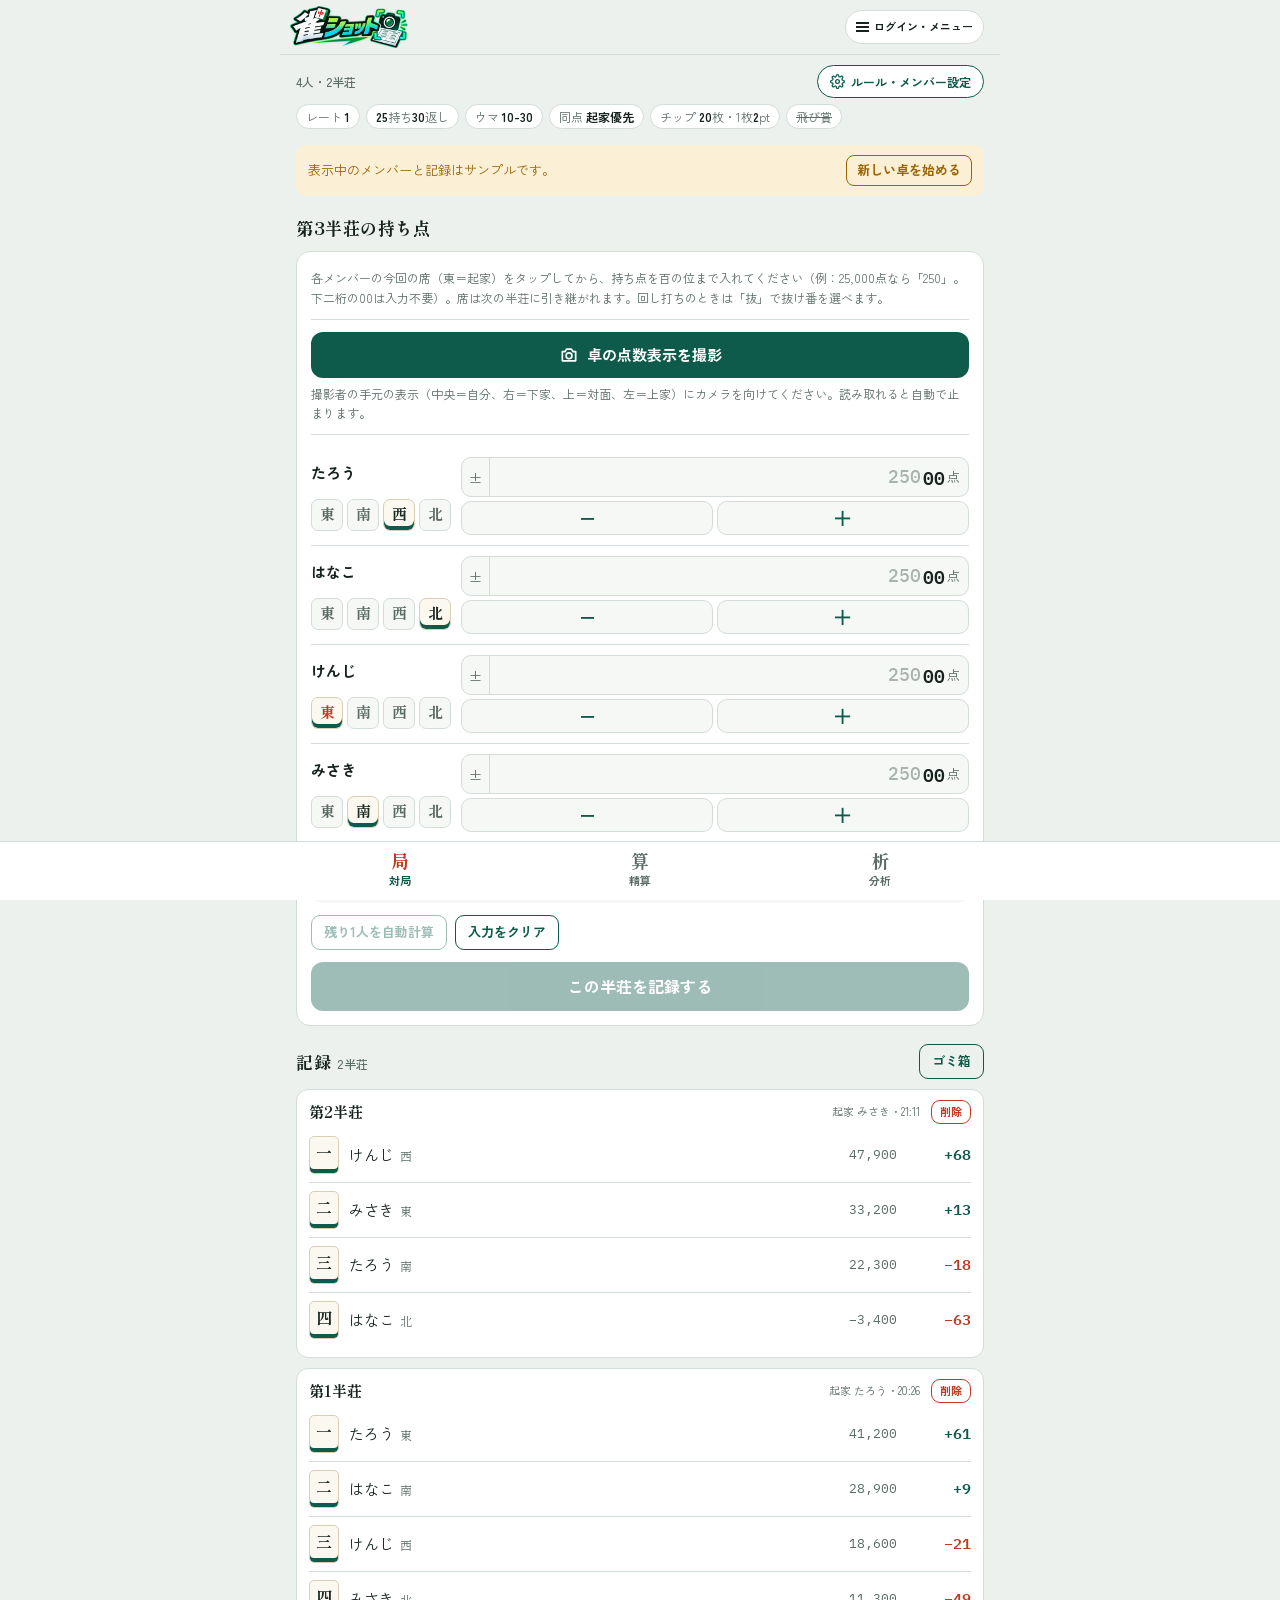
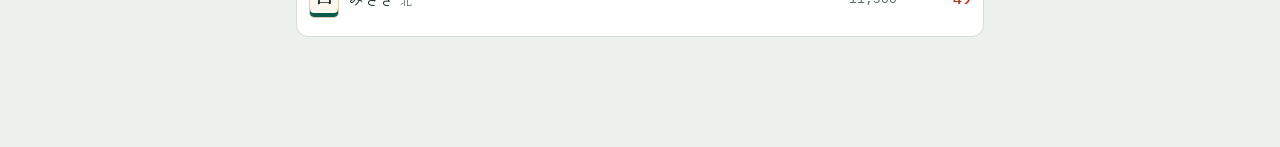
==== index.html @ a65998bf "三麻の撮影読み取り：北の空席を考えて、表示の位置と人の対応を撮影者の席ごとに決めるように修正 Co-Authored-By: Claude Opus 5.5 <noreply@anthropic.co" ====
<!doctype html>
<html lang="ja">
<head>
<meta charset="utf-8">
<meta name="viewport" content="width=device-width,initial-scale=1,viewport-fit=cover">
<meta name="theme-color" content="#0E5A4B">
<meta name="color-scheme" content="only light">
<meta name="apple-mobile-web-app-capable" content="yes">
<meta name="mobile-web-app-capable" content="yes">
<meta name="apple-mobile-web-app-title" content="雀ショット">
<link rel="manifest" href="manifest.webmanifest">
<link rel="icon" href="favicon-32.png" sizes="32x32">
<link rel="icon" href="icon-192.png" sizes="192x192">
<link rel="apple-touch-icon" href="apple-touch-icon.png">
<title>雀ショット</title>
<link rel="preconnect" href="https://fonts.googleapis.com">
<link rel="preconnect" href="https://fonts.gstatic.com" crossorigin>
<link rel="stylesheet" href="https://fonts.googleapis.com/css2?family=Shippori+Mincho+B1:wght@600;800&family=Zen+Kaku+Gothic+New:wght@400;500;700&family=IBM+Plex+Mono:wght@500;600&display=swap">
<script src="move.js?v=60"></script>
<link rel="stylesheet" href="style.css?v=60">
</head>
<body>
<div class="wrap">
  <header class="top">
    <h1 class="logo"><img src="logo.webp" width="404" height="144" alt="雀ショット"></h1>
    <div class="hbtns ro-hide">
      <button type="button" class="hbtn" id="menuBtn" aria-label="メニュー" aria-haspopup="dialog" aria-controls="menu"><span class="bars" aria-hidden="true"></span><span class="mtx" id="menuLbl">メニュー</span></button>
    </div>
  </header>
  <div class="meta"><div class="metarow"><span id="modeLbl"></span><button type="button" class="setbtn ro-hide" id="settingsBtn" aria-haspopup="dialog" aria-controls="settingsDlg"><svg viewBox="0 0 24 24" fill="none" stroke="currentColor" stroke-width="2" stroke-linecap="round" stroke-linejoin="round" aria-hidden="true"><circle cx="12" cy="12" r="3"/><path d="M19.4 15a1.7 1.7 0 0 0 .3 1.8l.1.1a2 2 0 1 1-2.8 2.8l-.1-.1a1.7 1.7 0 0 0-1.8-.3 1.7 1.7 0 0 0-1 1.5V21a2 2 0 1 1-4 0v-.1a1.7 1.7 0 0 0-1.1-1.5 1.7 1.7 0 0 0-1.8.3l-.1.1a2 2 0 1 1-2.8-2.8l.1-.1a1.7 1.7 0 0 0 .3-1.8 1.7 1.7 0 0 0-1.5-1H3a2 2 0 1 1 0-4h.1a1.7 1.7 0 0 0 1.5-1.1 1.7 1.7 0 0 0-.3-1.8l-.1-.1a2 2 0 1 1 2.8-2.8l.1.1a1.7 1.7 0 0 0 1.8.3H9a1.7 1.7 0 0 0 1-1.5V3a2 2 0 1 1 4 0v.1a1.7 1.7 0 0 0 1 1.5 1.7 1.7 0 0 0 1.8-.3l.1-.1a2 2 0 1 1 2.8 2.8l-.1.1a1.7 1.7 0 0 0-.3 1.8V9a1.7 1.7 0 0 0 1.5 1H21a2 2 0 1 1 0 4h-.1a1.7 1.7 0 0 0-1.5 1z"/></svg>ルール・メンバー設定</button></div><div class="chips" id="ruleChips"></div></div>
  <div id="cloudState" class="cloudbar" hidden></div>
  <div id="sampleBanner" class="banner" hidden>
    <span>表示中のメンバーと記録はサンプルです。</span>
    <button type="button" id="startFresh">新しい卓を始める</button>
  </div>

  <!-- 対局 -->
  <section class="view" id="v-game" hidden>
    <div class="sec ro-hide">
      <h2 id="nextTitle">半荘の結果を入力</h2>
      <div class="panel">
        <div class="row"><span class="hint">各メンバーの今回の席（東＝起家）をタップしてから、持ち点を百の位まで入れてください（例：25,000点なら「250」。下二桁の00は入力不要）。席は次の半荘に引き継がれます。回し打ちのときは「抜」で抜け番を選べます。</span></div>
        <div class="row">
          <div class="camrow">
            <button type="button" class="btn cam" id="camBtn"><svg viewBox="0 0 24 24" fill="none" stroke="currentColor" stroke-width="2" stroke-linecap="round" stroke-linejoin="round" aria-hidden="true"><path d="M4 8h3l2-3h6l2 3h3v11H4z"/><circle cx="12" cy="13" r="3.5"/></svg>卓の点数表示を撮影</button>
          </div>
          <input type="file" id="camIn" accept="image/*" capture="environment" hidden>
          <input type="file" id="pickIn" accept="image/*,video/*" hidden>
          <span class="hint">撮影者の手元の表示（中央＝自分、右＝下家、上＝対面、左＝上家）にカメラを向けてください。読み取れると自動で止まります。</span>
          <div id="scanBox" class="scan" hidden>
            <div><div class="lbl">撮影したのは誰？</div><div class="seg" id="segShooter" style="margin-top:6px"></div></div>
            <canvas id="scanCv" aria-label="読み取った写真"></canvas>
            <div id="scanRows"></div>
            <div class="check" id="scanCheck"></div>
            <div class="actions" style="margin-top:0"><button type="button" class="btn" id="scanApply" style="width:auto;flex:1">入力欄に反映</button><button type="button" class="btn ghost" id="scanCancel">やめる</button></div>
          </div>
          <div class="busy" id="scanBusy" hidden>読み取り中…</div>
        </div>
        <div class="row" style="gap:0" id="entryList"></div>
        <div class="tobi" id="tobiBox" hidden></div>
        <div class="check" id="sumCheck"></div>
        <div class="actions">
          <button type="button" class="btn ghost" id="autoFill">残り1人を自動計算</button>
          <button type="button" class="btn ghost" id="clearEntry">入力をクリア</button>
        </div>
        <div style="margin-top:12px"><button type="button" class="btn" id="saveGame" disabled>この半荘を記録する</button></div>
      </div>
    </div>
    <div class="sec">
      <div class="sechead"><h2>記録<span class="sub" id="gameCount"></span></h2><button type="button" class="btn ghost ro-hide" id="trashToggle">ゴミ箱</button></div>
      <div class="panel ro-hide" id="trashBox" hidden style="margin-bottom:10px"></div>
      <div id="gameList"></div>
    </div>
  </section>

  <!-- 精算 -->
  <section class="view" id="v-total" hidden>
    <div class="sec">
      <h2>精算</h2>
      <div class="big" id="yenCards"></div>
    </div>
    <div class="sec">
      <h2>チップ<span class="sub">終了時の枚数</span></h2>
      <div class="panel">
        <div class="grid4" id="chipFields"></div>
        <div class="check" id="chipCheck" style="margin-top:12px"></div>
        <div id="chipSaved" class="savestate" aria-live="polite"></div>
      </div>
    </div>
    <div class="sec">
      <h2>場代<span class="sub">精算の金額から差し引きます</span></h2>
      <div class="panel">
        <div class="row">
          <div class="grid2"><div><div class="mini">場代の合計</div><label class="field"><input id="inFee" inputmode="numeric" placeholder="0" aria-label="場代の合計"><span class="unit">円</span></label></div></div>
        </div>
        <div class="row"><span class="lbl">分け方</span>
          <div class="seg" id="segFee"><button type="button" data-v="equal">全員で均等</button><button type="button" data-v="games">打った半荘数で按分</button></div>
          <span class="hint" id="feeHint"></span>
        </div>
      </div>
    </div>
    <div class="sec">
      <h2>内訳</h2>
      <div class="panel"><div class="tw"><table id="totalTable"></table></div></div>
    </div>
    <div class="sec ro-hide">
      <div class="panel">
        <div class="toggle"><span>この精算を保存して新しく始める</span><button type="button" class="btn ghost" id="resetAll">保存して新しく始める</button></div>
        <div class="confirm" id="resetConfirm" hidden style="color:var(--ink)">
          <span>今の記録・チップ・場代を「過去の精算」に保存して、新しく始めます。ルールとメンバーはそのまま残ります。</span>
          <button type="button" class="btn" style="width:auto" id="resetYes">保存して始める</button>
          <button type="button" class="btn ghost" id="resetNo">やめる</button>
        </div>
      </div>
    </div>
      <div class="sec">
      <h2>過去の精算<span class="sub">保存した精算を見る・戻す</span></h2>
      <div class="panel" id="archiveList"></div>
    </div>
  </section>

  <!-- 成績 -->
  <section class="view" id="v-stats" hidden>
    <div class="sec">
      <h2>分析<span class="sub">この卓のメンバー全員の成績</span></h2>
      <div id="statsBox" style="display:grid;gap:14px"></div>
    </div>
  </section>

  <!-- 共有 -->
</div>

<nav class="tabs" aria-label="画面切り替え">
  <div class="in">
    <button type="button" data-view="game"><span class="k">局</span>対局</button>
    <button type="button" data-view="total"><span class="k">算</span>精算</button>
    <button type="button" data-view="stats"><span class="k">析</span>分析</button>
  </div>
</nav>

<dialog id="settingsDlg" class="fulldlg" aria-labelledby="settingsTitle">
  <div class="fulldlg-hd"><h2 id="settingsTitle">ルール・メンバー設定</h2><button type="button" class="btn" id="settingsClose">完了</button></div>
  <div class="fulldlg-body">
  <!-- メンバー -->
  <section id="v-players">
    <div class="sec">
      <h2>メンバー<span class="sub">席（東南西北）は半荘ごとに対局画面で決めます</span></h2>
      <div class="panel" style="margin-bottom:10px">
        <div class="row"><span class="lbl">メンバーの人数</span>
          <div class="seg" id="segMembers"></div>
          <span class="hint" id="memHint"></span>
        </div>
      </div>
      <div class="panel" id="seatList"></div>
      <p class="hint" style="margin:8px 2px 0">名前は途中で変えても記録はそのまま残ります。</p>
    </div>
  </section>

  <!-- ルール -->
  <section id="v-rules">
    <div class="sec">
      <h2>基本</h2>
      <div class="panel">
        <div class="row"><span class="lbl">人数</span>
          <div class="seg" id="segPlayers"><button type="button" data-v="4">4人麻雀</button><button type="button" data-v="3">3人麻雀</button></div>
          <div class="confirm" id="playersConfirm" hidden><span id="playersMsg"></span><button type="button" class="btn" id="playersYes">保存して切り替える</button><button type="button" class="btn ghost" id="playersNo">やめる</button></div>
        </div>
        <div class="row"><span class="lbl">レート</span>
          <div class="seg" id="segRate"><button type="button" data-v="0.5">0.5<small>テンゴ</small></button><button type="button" data-v="0.75">0.75<small>テンナナゴ</small></button><button type="button" data-v="1">1<small>テンピン</small></button><button type="button" data-v="2">2<small>テンリャン</small></button><button type="button" data-v="custom">その他</button></div>
          <div id="rateCustomRow" hidden><label class="field" style="max-width:220px"><span class="unit">1000点＝</span><input id="inRateYen" inputmode="decimal" aria-label="1000点あたりの金額（円）"><span class="unit">円</span></label></div>
          <span class="hint" id="rateHint"></span>
        </div>
        <div class="row"><span class="lbl">持ち点 / 返し</span>
          <div class="grid2">
            <div><div class="mini">配給原点</div><label class="field"><input id="inStart" inputmode="numeric" aria-label="配給原点"><span class="unit">点</span></label></div>
            <div><div class="mini">返し点</div><label class="field"><input id="inRet" inputmode="numeric" aria-label="返し点"><span class="unit">点</span></label></div>
          </div>
          <span class="hint" id="okaHint"></span>
        </div>
        <div class="row"><span class="lbl">端数処理</span>
          <div class="seg" id="segRound"><button type="button" data-v="gosha">五捨六入</button><button type="button" data-v="shisha">四捨五入</button><button type="button" data-v="kirisute">切り捨て</button><button type="button" data-v="none">小数で計算</button></div>
          <span class="hint">1000点＝1ptに換算するときの百の位の扱い。トップは他家の合計で調整します。</span>
        </div>
        <div class="row"><span class="lbl">同点のとき</span>
          <div class="seg" id="segTie"><button type="button" data-v="kicha">起家優先</button><button type="button" data-v="kamicha">上家取り</button><button type="button" data-v="split">分け合い</button></div>
          <span class="hint" id="tieHint"></span>
        </div>
      </div>
    </div>

    <div class="sec">
      <h2>ウマ<span class="sub">順位点</span></h2>
      <div class="panel">
        <div class="row">
          <div class="seg" id="segUma"></div>
          <div id="umaCustom" hidden>
            <div class="grid4" id="umaFields"></div>
            <div class="warnline" id="umaWarn" hidden></div>
          </div>
          <span class="hint" id="umaHint"></span>
        </div>
      </div>
    </div>

    <div class="sec">
      <h2>チップ</h2>
      <div class="panel">
        <div class="row">
          <div class="grid2">
            <div><div class="mini">初期枚数</div><label class="field"><input id="inChipInit" inputmode="numeric" aria-label="チップ初期枚数"><span class="unit">枚</span></label></div>
            <div><div class="mini">1枚の価値</div><label class="field"><input id="inChipPt" inputmode="decimal" aria-label="チップ1枚の価値"><span class="unit">pt</span></label></div>
          </div>
          <span class="hint" id="chipHint"></span>
        </div>
      </div>
    </div>

    <div class="sec">
      <h2>飛び賞</h2>
      <div class="panel">
        <div class="row toggle"><span>飛び賞あり</span><button type="button" class="sw" role="switch" id="swTobi" aria-label="飛び賞"></button></div>
        <div class="row" id="tobiPtRow">
          <div class="grid2"><div><div class="mini">飛び賞</div><label class="field"><input id="inTobiPt" inputmode="decimal" aria-label="飛び賞のpt"><span class="unit">pt</span></label></div></div>
          <span class="hint" id="tobiHint"></span>
        </div>
        <div class="row" id="tobiAtRow"><span class="lbl">飛びの判定</span>
          <div class="seg" id="segTobiAt"><button type="button" data-v="neg">0点未満で飛び</button><button type="button" data-v="zero">0点ちょうども飛び</button></div>
        </div>
      </div>
    </div>
  </section>

  </div>
</dialog>

<dialog id="shareDlg" class="fulldlg" aria-labelledby="shareTitle">
  <div class="fulldlg-hd"><h2 id="shareTitle">ログイン・共有</h2><button type="button" class="btn" id="shareClose">閉じる</button></div>
  <div class="fulldlg-body">
    <div id="shareBox" style="display:grid;gap:12px"></div>
  </div>
</dialog>

<dialog id="privacyDlg" class="fulldlg" aria-labelledby="privacyTitle">
  <div class="fulldlg-hd"><h2 id="privacyTitle">プライバシーポリシー</h2><button type="button" class="btn" id="privacyClose">閉じる</button></div>
  <iframe id="privacyFrame" title="プライバシーポリシー" class="docframe"></iframe>
</dialog>

<dialog id="shooterDlg" class="pickdlg" aria-labelledby="shooterTitle">
  <div class="sheet-hd"><h2 id="shooterTitle">撮影するのは誰？</h2><button type="button" class="btn ghost" id="shooterClose">やめる</button></div>
  <p class="hint" style="margin:0 0 12px">撮影する人の手元の表示を「自分」として、ほかの3人の席を割り当てます。</p>
  <div class="shooters" id="shooterList"></div>
</dialog>

<dialog id="liveCam" class="live" aria-label="点数表示の読み取り">
  <video id="liveVideo" playsinline muted autoplay></video>
  <div class="live-ui">
    <p class="live-msg" id="liveMsg"></p>
    <p class="live-read" id="liveRead"></p>
    <div class="live-denied" id="liveDenied" hidden>
      <p class="live-dh">カメラの使用が許可されていません</p>
      <ol class="live-steps" id="liveSteps"></ol>
      <button type="button" class="btn ghost" id="liveRetry">許可したので、もう一度試す</button>
    </div>
    <label class="btn" for="camIn" id="livePhoto" hidden>写真を撮って読み取る</label>
    <p class="live-note" id="livePhotoNote" hidden>スマホのカメラで写真を撮って読み取ります（許可の設定は不要です）</p>
    <div class="live-btns"><button type="button" class="btn" id="liveShoot">この映像で読み取る</button><button type="button" class="btn ghost" id="liveClose">閉じる</button></div>
    <div class="live-links"><label class="live-pick" for="pickIn">写真・動画から読み取る</label></div>
  </div>
</dialog>

<dialog id="menu" class="sheet" aria-labelledby="menuTitle">
  <div class="sheet-in">
    <div class="sheet-hd"><h2 id="menuTitle">メニュー</h2><button type="button" class="btn ghost" id="menuClose">閉じる</button></div>
    <div class="menulist">
      <button type="button" class="cloud-only" id="menuLogin"><span class="k" id="menuLoginK">入</span><span><b id="menuLoginT">ログイン</b><small id="menuLoginS">Googleアカウントでログイン</small></span></button>
      <button type="button" class="cloud-only" data-go="share"><span class="k">共</span><span><b>共有・卓の切り替え</b><small>参加している卓・招待リンク・QRコード</small></span></button>
      <a href="privacy.html" id="menuPrivacy"><span class="k">約</span><span><b>プライバシーポリシー</b><small>保存するデータについて</small></span></a>
    </div>
  </div>
</dialog>
<script src="config.js?v=60"></script>
<script src="cloud.js?v=60"></script>
<script src="ocr.js?v=60"></script>
<script src="app.js?v=60"></script>
<script>if('serviceWorker' in navigator){addEventListener('load',()=>navigator.serviceWorker.register('sw.js').catch(()=>{}));}</script>
</body>
</html>
---- style.css ----
:root{
  --bg:#EDF1EE; --surface:#FFFFFF; --surface2:#F6F8F6; --ink:#15221E; --muted:#5B6C66; --line:#D3DCD7;
  --felt:#0E5A4B; --felt-ink:#FFFFFF; --felt-soft:#DCEBE5;
  --shu:#BF3A22; --shu-soft:#F7E2DC;
  --tile:#FBF8EF; --tile-edge:#D9CFB5; --tile-back:#0E5A4B;
  --warn:#9A6400; --warn-soft:#FBEFD6;
  --shadow:0 1px 2px rgba(15,40,33,.08),0 4px 14px rgba(15,40,33,.06);
  --mono:"IBM Plex Mono",ui-monospace,Menlo,monospace;
  --sans:"Zen Kaku Gothic New","Hiragino Sans","Noto Sans JP",system-ui,sans-serif;
  --serif:"Shippori Mincho B1","Hiragino Mincho ProN","Yu Mincho",serif;
}
/* 端末がダークモードでも、いつもライト表示にする */
:root{color-scheme:only light}
*{box-sizing:border-box}
[hidden]{display:none!important}
html,body{background:var(--bg);max-width:100%;overflow-x:clip}
body{color:var(--ink);font-family:var(--sans);font-size:15px;line-height:1.6;-webkit-tap-highlight-color:transparent}
.wrap{max-width:720px;margin:0 auto;padding-inline:16px;padding-block:0 calc(110px + env(safe-area-inset-bottom,0px))}
.sechead{display:flex;justify-content:space-between;align-items:center;gap:10px;margin-bottom:10px}
.sechead h2{margin:0!important}
#trashBox{scroll-margin-top:140px}
button,input,select{font:inherit;color:inherit}
button{cursor:pointer}
:focus-visible{outline:2px solid var(--felt);outline-offset:2px}

/* header */
.top{position:sticky;top:0;z-index:20;background:var(--bg);margin-inline:-16px;padding:calc(10px + env(safe-area-inset-top,0px)) 16px 10px;border-bottom:1px solid var(--line);display:flex;align-items:center;justify-content:space-between;gap:8px}
.top h1{font-family:var(--serif);font-weight:800;font-size:20px;margin:0;letter-spacing:.04em;white-space:nowrap}
.hbtns{display:flex;gap:6px;flex:none}
.hbtn{display:inline-flex;align-items:center;gap:5px;border:1px solid var(--line);background:var(--surface);border-radius:999px;padding:7px 10px;font-size:11px;font-weight:700;color:var(--ink);white-space:nowrap}
.hbtn.on{border-color:var(--felt);color:var(--felt);background:var(--felt-soft)}
.hbtn.cloud-only{display:none} .cloud-on .hbtn.cloud-only{display:inline-flex}
.hbtn .bars{width:13px;height:10px;background:linear-gradient(currentColor 0 0) top/100% 2px no-repeat,linear-gradient(currentColor 0 0) center/100% 2px no-repeat,linear-gradient(currentColor 0 0) bottom/100% 2px no-repeat}
.meta{padding:10px 0 2px}
#modeLbl{font-size:12px;color:var(--muted);font-weight:500}
.chips{display:flex;flex-wrap:wrap;gap:6px;margin-top:6px}
.chip{font-size:12px;padding:2px 9px;border-radius:999px;background:var(--surface);border:1px solid var(--line);color:var(--muted);white-space:nowrap}
.chip b{color:var(--ink);font-weight:700}
.chip.on{background:var(--felt-soft);border-color:transparent;color:var(--felt)}
.chip.off{text-decoration:line-through}

.banner{margin-top:14px;display:flex;gap:10px;align-items:center;justify-content:space-between;flex-wrap:wrap;background:var(--warn-soft);color:var(--warn);border-radius:10px;padding:10px 12px;font-size:13px}
.banner button{background:transparent;border:1px solid currentColor;color:inherit;border-radius:8px;padding:4px 10px;font-weight:700}

/* sections */
.view{display:grid;grid-template-columns:minmax(0,1fr);gap:18px;margin-top:18px}
.view>*,.sec,.panel{min-width:0}
.sec h2{font-family:var(--serif);font-size:17px;margin:0 0 10px;font-weight:800;letter-spacing:.03em;text-wrap:balance}
.sec h2 .sub{font-family:var(--sans);font-size:12px;color:var(--muted);font-weight:500;margin-left:6px}
.panel{background:var(--surface);border:1px solid var(--line);border-radius:14px;padding:14px}
.row{display:grid;gap:6px;padding-block:12px;border-top:1px solid var(--line)}
.row:first-child{border-top:0;padding-top:2px}
.row:last-child{padding-bottom:2px}
.lbl{font-size:12px;font-weight:700;color:var(--muted);letter-spacing:.08em}
.hint{font-size:12px;color:var(--muted)}

/* segmented */
.seg{display:flex;flex-wrap:wrap;gap:6px}
.seg button{border:1px solid var(--line);background:var(--surface2);border-radius:10px;padding:8px 12px;font-weight:700;min-width:56px}
.seg button small{display:block;font-size:10px;font-weight:500;opacity:.8;line-height:1.2}
.seg button[aria-pressed="true"]{background:var(--felt);color:var(--felt-ink);border-color:var(--felt)}

.field{display:flex;align-items:center;gap:6px;background:var(--surface2);border:1px solid var(--line);border-radius:10px;padding:0 10px;height:42px}
.field input{border:0;background:transparent;outline:none;width:100%;min-width:0;font-family:var(--mono);font-size:16px;font-variant-numeric:tabular-nums}
.field input.txt{font-family:var(--sans)}
.field .unit{color:var(--muted);font-size:13px;white-space:nowrap}
.field:focus-within{border-color:var(--felt)}
.grid2{display:grid;grid-template-columns:repeat(2,minmax(0,1fr));gap:10px}
.grid4{display:grid;grid-template-columns:repeat(4,minmax(0,1fr));gap:8px}
.grid3{display:grid;grid-template-columns:repeat(3,minmax(0,1fr));gap:8px}
.mini{font-size:11px;color:var(--muted);margin-bottom:3px}

.toggle{display:flex;align-items:center;justify-content:space-between;gap:10px}
.sw{position:relative;width:52px;height:30px;border-radius:999px;border:0;background:var(--line);flex:none;transition:background .15s}
.sw::after{content:"";position:absolute;top:3px;left:3px;width:24px;height:24px;border-radius:50%;background:#fff;box-shadow:0 1px 2px rgba(0,0,0,.25);transition:transform .15s}
.sw[aria-checked="true"]{background:var(--felt)}
.sw[aria-checked="true"]::after{transform:translateX(22px)}

/* players */
.seat{display:grid;grid-template-columns:30px minmax(0,1fr);gap:10px;align-items:center}
.seat + .seat{margin-top:10px}

/* wind tile */
.tile{width:40px;height:50px;border-radius:7px;background:var(--tile);border:1px solid var(--tile-edge);box-shadow:inset 0 -5px 0 var(--tile-back),0 1px 0 rgba(0,0,0,.08);display:grid;place-items:center;padding-bottom:4px;font-family:var(--serif);font-weight:800;font-size:22px;color:#1C2A26;flex:none}
.tile.red{color:#BF3A22}
.tile.sm{width:30px;height:38px;font-size:16px;border-radius:5px;box-shadow:inset 0 -4px 0 var(--tile-back)}

/* score input */
.winds{display:flex;gap:4px}
.wb{width:32px;height:32px;border-radius:7px;border:1px solid var(--line);background:var(--surface2);font-family:var(--serif);font-weight:800;font-size:15px;color:var(--muted);padding:0;padding-bottom:2px}
.wb[aria-pressed="true"]{background:var(--tile);border-color:var(--tile-edge);color:#1C2A26;box-shadow:inset 0 -4px 0 var(--tile-back)}
.wb.red[aria-pressed="true"]{color:#BF3A22}
.wind{font-family:var(--serif);font-size:12px;color:var(--muted);margin-left:6px}
.tieNote{font-size:11px;color:var(--warn);margin-left:6px;font-weight:700}
.num-b{width:28px;height:28px;border-radius:50%;display:grid;place-items:center;background:var(--felt-soft);color:var(--felt);font-family:var(--mono);font-weight:600;font-size:13px;flex:none}
.entry{display:grid;grid-template-columns:max-content minmax(0,1fr);grid-template-areas:"nm stp" "wd stp";gap:6px 10px;align-items:center;padding-block:10px;border-top:1px solid var(--line)}
.entry .nm{grid-area:nm;max-width:180px}.entry .winds{grid-area:wd}.entry .pin,.entry .stp{grid-area:stp}
.scan .entry .stp{grid-area:pin}
/* 右側：上に点数、下に −／＋ */
.stp.cmp{grid-template-columns:1fr 1fr;grid-template-areas:"v v" "m p";height:auto;gap:4px}
.stp.cmp .stv{grid-area:v;height:40px}
.stp.cmp .stb{height:34px;font-size:20px}
.stp.cmp .stb.m{grid-area:m}
.stp.cmp .stb.p{grid-area:p}
.stp.cmp .stv input{font-size:18px;padding-left:2px}
.stp.cmp .stv .sgn{width:28px}
.stp.cmp .stv .zz{padding:0 8px 0 2px}
.entry .pin.outpin{height:78px}
.feeNote{display:block;font-size:10px;font-weight:500;color:var(--muted)}
.entry:first-of-type{border-top:0}
.entry .nm{font-weight:700;overflow:hidden;text-overflow:ellipsis;white-space:nowrap}
.entry .nm small{display:block;font-size:11px;color:var(--muted);font-weight:500}
.pin{display:flex;align-items:center;height:46px;border:1px solid var(--line);border-radius:10px;background:var(--surface2);overflow:hidden;width:100%;min-width:0}
.pin:focus-within{border-color:var(--felt)}
.pin .sign{width:40px;height:100%;border:0;border-right:1px solid var(--line);background:transparent;font-family:var(--mono);font-size:18px;font-weight:600}
.pin .sign.neg{color:var(--shu);background:var(--shu-soft)}
.pin input{border:0;background:transparent;outline:none;text-align:right;width:100%;min-width:0;font-family:var(--mono);font-size:19px;font-weight:600;font-variant-numeric:tabular-nums;padding-right:2px}
.pin .zz{font-size:13px;color:var(--muted);padding:0 10px 0 4px}
.pin.outpin{justify-content:center;font-size:13px;font-weight:700;color:var(--muted);background:transparent;border-style:dashed}
.entry.isout .nm{color:var(--muted)}
.wb.nuke{font-family:var(--sans);font-size:12px}
.wb.nuke[aria-pressed="true"]{background:var(--muted);color:var(--surface);border-color:var(--muted);box-shadow:none}
.seg button:disabled{opacity:.35;cursor:not-allowed}
.check{margin-top:10px;display:flex;justify-content:space-between;align-items:center;gap:10px;flex-wrap:wrap;font-size:13px;border-radius:10px;padding:9px 12px;background:var(--surface2)}
.check.ok{background:var(--felt-soft);color:var(--felt)}
.check.ng{background:var(--shu-soft);color:var(--shu)}
.check .num{font-family:var(--mono);font-weight:600}
.btn{border:0;border-radius:12px;padding:12px 16px;font-weight:700;background:var(--felt);color:var(--felt-ink);width:100%;font-size:16px}
.btn:disabled{opacity:.4;cursor:not-allowed}
.btn.ghost{background:transparent;color:var(--felt);border:1px solid var(--felt);width:auto;font-size:13px;padding:6px 12px;border-radius:9px}
.btn.ghost,.btn.danger{white-space:nowrap}
.btn.danger{background:transparent;color:var(--shu);border:1px solid var(--shu);width:auto;font-size:13px;padding:6px 12px;border-radius:9px}
.actions{display:flex;gap:8px;flex-wrap:wrap;margin-top:12px}

/* 共有 */
.cloudbar{margin-top:12px;font-size:12px;padding:7px 12px;border-radius:10px;background:var(--felt-soft);color:var(--felt);display:flex;flex-wrap:wrap;gap:4px 8px;align-items:center}
.cloudbar.warn{background:var(--warn-soft);color:var(--warn)}
.cloudbar.ro{background:var(--surface);border:1px solid var(--line);color:var(--muted)}
.cloudbar .err{color:var(--shu);font-weight:700}
.linkrow{display:grid;grid-template-columns:minmax(0,1fr) auto auto;gap:8px;align-items:center}
.linkrow input{height:40px;border:1px solid var(--line);border-radius:10px;background:var(--surface2);padding:0 10px;font-family:var(--mono);font-size:12px;min-width:0;width:100%}
.trow{display:flex;justify-content:space-between;align-items:center;gap:10px;padding-block:10px;border-top:1px solid var(--line)}
.trow:first-child{border-top:0;padding-top:0}
.trow:last-child{padding-bottom:0}
.gbtn{display:flex;align-items:center;justify-content:center;gap:8px}
/* 過去の精算 */
.arc+.arc{border-top:1px solid var(--line);margin-top:10px;padding-top:10px}
.arc .tw{margin-top:8px}
/* 成績 */
:root{--r1:#0E5A4B;--r2:#6FA898;--r3:#E2A391;--r4:#BF3A22}
.sfilters{display:flex;flex-wrap:wrap;gap:8px;align-items:center}
.sfilters .seg button{padding:6px 10px;min-width:0}
table.cmp{font-size:12px;width:100%}
table.cmp th,table.cmp td{white-space:nowrap;text-align:right;padding:7px 3px}
table.cmp tbody th small{display:block;font-weight:500;font-size:10px}
table.cmp thead th{font-size:12px;color:var(--ink);text-align:right}
table.cmp tbody th{text-align:left;font-size:12px;color:var(--muted);font-weight:700}
table.cmp td{font-family:var(--mono);font-variant-numeric:tabular-nums;color:var(--ink)}
table.cmp td.best{font-weight:800;background:var(--felt-soft)}
table.cmp .pos{color:var(--felt)} table.cmp .neg{color:var(--shu)}
.dotc{display:inline-block;width:9px;height:9px;border-radius:50%;margin-right:5px;vertical-align:1px;flex:none}
.dotc.sq{border-radius:2px}
.legend{display:flex;flex-wrap:wrap;gap:4px 12px;font-size:12px;font-weight:700;color:var(--ink);margin-bottom:8px}
.legend span{display:inline-flex;align-items:center}
.chart{width:100%;height:auto;display:block;overflow:visible}
.chart .grid{stroke:var(--line);stroke-width:1}
.chart .zero{stroke:var(--muted);stroke-width:1;stroke-dasharray:3 3}
.chart .hit{fill:transparent;cursor:pointer}
.chart .ax{font-size:10px;fill:var(--muted);font-family:var(--mono)}
.chart .lbl{paint-order:stroke;stroke:var(--surface);stroke-width:4px;stroke-linejoin:round;font-size:12px;font-weight:700;fill:var(--ink)}
.chart .lbl.sm{font-size:11px}
.rrows{display:grid;gap:8px}
.rrow{display:grid;grid-template-columns:74px minmax(0,1fr);gap:8px;align-items:center}
.rname{font-size:12px;font-weight:700;display:flex;align-items:center;overflow:hidden;white-space:nowrap;text-overflow:ellipsis}
.rbar{display:flex;gap:2px;height:24px;border-radius:6px;overflow:hidden}
.rseg{min-width:3px;color:#fff;font-size:11px;font-weight:700;font-family:var(--mono);display:flex;align-items:center;justify-content:center;overflow:hidden}
/* 飛び賞 */
.tobi{display:grid;gap:10px;margin-top:10px;padding:12px;border-radius:12px;background:var(--warn-soft);border:1px solid var(--warn)}
.tobi .q{font-size:13px;font-weight:700;color:var(--warn)}
.tobi .q b{color:var(--ink)}
.tobi .seg{margin-top:6px}
.tobi .seg button:not([aria-pressed="true"]){background:var(--surface)}
.tobiLine{font-size:12px;color:var(--warn);margin-top:4px}
/* 持ち点の −／＋ 入力 */
.stp{display:grid;grid-template-columns:52px minmax(0,1fr) 52px;gap:6px;align-items:stretch;height:48px}
.stb{border:1px solid var(--line);background:var(--surface2);border-radius:10px;font-size:24px;font-weight:600;line-height:1;color:var(--felt);touch-action:manipulation;user-select:none;-webkit-user-select:none;-webkit-touch-callout:none}
.stb:active{background:var(--felt-soft)}
.stv{display:flex;align-items:center;border:1px solid var(--line);border-radius:10px;background:var(--surface2);overflow:hidden;min-width:0}
.stv:focus-within{border-color:var(--felt)}
.stv .sgn{width:34px;height:100%;border:0;border-right:1px solid var(--line);background:transparent;color:var(--muted);font-size:15px;flex:none}
.stv input{flex:1;border:0;background:transparent;outline:none;text-align:right;width:100%;min-width:0;font-family:var(--mono);font-size:20px;font-weight:600;font-variant-numeric:tabular-nums;padding:0 2px 0 6px;color:var(--ink)}
.stv .zz{font-size:13px;color:var(--muted);padding:0 10px 0 4px}
.stv .z0{font-family:var(--mono);font-size:20px;font-weight:600;font-variant-numeric:tabular-nums;color:var(--ink);flex:none}
.stp.cmp .stv .z0{font-size:18px}
.stv input::placeholder{color:var(--muted);opacity:1;font-weight:500}
.stp:not(.def) .stv input::placeholder{opacity:.5}
.stp.def .stv input{color:var(--muted);opacity:.5;font-weight:500}
input::placeholder{color:var(--muted);opacity:.45}
/* scan */
.camrow{display:flex;gap:8px;flex-wrap:wrap}
.btn.cam{display:inline-flex;align-items:center;justify-content:center;gap:8px;width:auto;flex:1 1 220px;font-size:15px;padding:11px 14px}
.btn.cam svg{width:20px;height:20px;flex:none}
.scan{margin-top:12px;border:1px solid var(--felt);border-radius:12px;padding:12px;background:var(--surface2);display:grid;gap:10px}
.scan canvas{width:100%;height:auto;border-radius:8px;background:#000;display:block}
.scan .entry{grid-template-columns:minmax(0,1fr);grid-template-areas:"nm" "rl" "pin"}
.scan .entry .role{grid-area:rl;font-size:12px;color:var(--muted)}
.scan .entry.miss .stv{border-color:var(--shu);background:var(--shu-soft)}
.scan .entry .raw{font-family:var(--mono);color:var(--warn)}
.busy{font-size:13px;color:var(--muted)}
/* results */
.res{display:grid;gap:0}
.res .r{display:grid;grid-template-columns:30px 1fr auto auto;gap:10px;align-items:center;padding-block:8px;border-top:1px solid var(--line)}
.res .r:first-child{border-top:0}
.res .raw{font-family:var(--mono);color:var(--muted);font-size:13px;font-variant-numeric:tabular-nums}
.pt{font-family:var(--mono);font-weight:600;font-variant-numeric:tabular-nums;text-align:right;min-width:64px}
.pos{color:var(--felt)} .neg{color:var(--shu)}
.game{border:1px solid var(--line);border-radius:12px;background:var(--surface);padding:10px 12px}
.game + .game{margin-top:10px}
.game header{display:flex;justify-content:space-between;align-items:center;gap:8px;margin-bottom:4px}
.game header b{font-family:var(--serif);font-size:15px}
.game header .hint{font-size:11px}
.confirm{display:flex;gap:8px;align-items:center;flex-wrap:wrap;margin-top:8px;font-size:13px;color:var(--shu)}
.fresh{animation:pop .5s ease-out}
@keyframes pop{from{background:var(--felt-soft)}to{background:var(--surface)}}

/* totals table */
.tw{overflow-x:auto;margin-inline:-14px;padding-inline:14px}
table{border-collapse:collapse;width:100%;font-variant-numeric:tabular-nums}
th,td{padding:8px 4px;text-align:right;border-bottom:1px solid var(--line);white-space:nowrap}
th{font-size:11px;color:var(--muted);font-weight:700;letter-spacing:.06em}
th:first-child,td:first-child{text-align:left}
td{font-family:var(--mono);font-size:clamp(12px,3.6vw,14px)}
td.nm small{display:block;font-family:var(--mono);font-weight:500;font-size:11px;color:var(--muted)}
td.nm{font-family:var(--sans);font-weight:700}
tr.sum td{border-bottom:0;font-size:16px}
.yen{font-weight:600}
.ranks{font-size:12px;color:var(--muted)}
.chipin{width:74px;height:36px;border:1px solid var(--line);border-radius:8px;background:var(--surface2);text-align:right;font-family:var(--mono);font-size:15px;padding:0 8px}
.big{display:grid;grid-template-columns:repeat(2,minmax(0,1fr));gap:10px}
.big.three{grid-template-columns:repeat(3,minmax(0,1fr))}
.big.three .who .y{font-size:17px}
.who{border-radius:12px;padding:12px;background:var(--surface2);border:1px solid var(--line)}
.who .n{font-weight:700;font-size:14px}
.who .y{font-family:var(--mono);font-size:clamp(17px,5.4vw,22px);white-space:nowrap;font-weight:600;font-variant-numeric:tabular-nums}
.who .p{font-family:var(--mono);font-size:12px;color:var(--muted)}
.empty{color:var(--muted);font-size:14px;text-align:center;padding:18px 0}

/* nav */
nav.tabs{position:fixed;left:0;right:0;bottom:0;z-index:10;background:var(--surface);border-top:1px solid var(--line);padding-bottom:env(safe-area-inset-bottom,0px)}
nav.tabs .in{max-width:720px;margin:0 auto;display:grid;grid-auto-flow:column;grid-auto-columns:1fr}
nav.tabs button.cloud-only{display:none}
.cloud-on nav.tabs button.cloud-only{display:grid}
.ro .ro-hide{display:none!important}
nav.tabs button{border:0;background:transparent;padding:9px 4px 10px;display:grid;justify-items:center;gap:2px;font-size:11px;font-weight:700;color:var(--muted)}
nav.tabs button .k{font-family:var(--serif);font-size:18px;line-height:1.1}
nav.tabs button[aria-current="page"]{color:var(--felt)}
nav.tabs button[aria-current="page"] .k{color:var(--shu)}
.warnline{font-size:12px;color:var(--warn);margin-top:6px}
@media (max-width:420px){
  .grid4{grid-template-columns:repeat(2,minmax(0,1fr))}
  .wb{width:30px;height:32px}

}
@media (prefers-reduced-motion:reduce){*{animation:none!important;transition:none!important}}

/* PWA単体表示用の基本設定 */
html{-webkit-text-size-adjust:100%}
:root{padding-top:env(safe-area-inset-top,0px);padding-bottom:env(safe-area-inset-bottom,0px)}
body{margin:0}

/* レートの選択肢は1行に並べる */
#segRate{display:grid;grid-template-columns:repeat(5,minmax(0,1fr))}
#segRate button{min-width:0;padding:8px 4px}
#segRate button{white-space:nowrap;font-size:14px}
#segRate button small{font-size:9px;letter-spacing:-.02em}

/* メニュー */
.sheet{border:0;padding:0;margin:0 0 0 auto;height:100%;max-height:100%;width:min(300px,82vw);max-width:none;background:var(--bg);color:var(--ink);box-shadow:-8px 0 24px rgba(0,0,0,.15)}
.sheet::backdrop{background:rgba(20,28,24,.45)}
.sheet[open]{animation:drawerIn .22s ease-out}
@keyframes drawerIn{from{transform:translateX(100%)}to{transform:none}}
.sheet-in{padding:calc(14px + env(safe-area-inset-top,0px)) 16px calc(16px + env(safe-area-inset-bottom,0px))}
.sheet-hd{display:flex;justify-content:space-between;align-items:center;margin-bottom:12px}
.sheet-hd h2{margin:0;font-family:var(--serif);font-size:18px}
.menulist{display:grid;gap:8px}
.menulist>*{display:grid;grid-template-columns:40px 1fr;gap:12px;align-items:center;text-align:left;width:100%;background:var(--surface);border:1px solid var(--line);border-radius:12px;padding:12px 14px;color:var(--ink);text-decoration:none;font:inherit}
.menulist>[aria-current]{border-color:var(--felt);background:var(--felt-soft)}
.menulist .k{font-family:var(--serif);font-size:22px;color:var(--shu);text-align:center}
.menulist b{display:block;font-size:15px}
.menulist small{display:block;font-size:12px;color:var(--muted);margin-top:2px}
.menulist .cloud-only{display:none}
.cloud-on .menulist .cloud-only{display:grid}
@media (max-width:350px){ .top h1{font-size:17px} .hbtn{padding:7px 8px} }

.qrbox{display:grid;justify-items:center;gap:6px;margin-top:10px;padding:14px;background:#fff;border:1px solid var(--line);border-radius:12px}
.qrbox[hidden]{display:none}
.qrimg{width:min(220px,70vw);aspect-ratio:1;display:grid;place-items:center;font-size:12px;color:var(--muted);text-align:center}
.qrimg svg{width:100%;height:100%;display:block}
.linkrow [aria-expanded="true"]{background:var(--felt-soft);border-color:var(--felt);color:var(--felt)}


/* アプリ内カメラ */
.live{border:0;padding:0;margin:0;width:100%;height:100%;max-width:none;max-height:none;background:#000;color:#fff}
.live[open]{display:flex;flex-direction:column}
.live::backdrop{background:#000}
.live video{flex:1;min-height:0;width:100%;object-fit:contain;background:#000}
.live-ui{display:grid;gap:8px;padding:12px 16px calc(14px + env(safe-area-inset-bottom,0px));background:#111}
.live-msg{margin:0;font-size:13px;line-height:1.5;color:#e8ece9}
.live-read{margin:0;display:flex;flex-wrap:wrap;gap:4px 14px;font-size:12px;color:#aab5b0;min-height:18px}
.live-read b{font-family:var(--mono);color:#fff;font-size:14px}
.live-btns{display:grid;grid-template-columns:1fr auto;gap:8px}
.live-btns .btn.ghost{background:transparent;color:#fff;border-color:#55605b}
.live-pick{justify-self:center;font-size:13px;color:#cfe3da;text-decoration:underline;padding:4px 8px;cursor:pointer}

/* 撮影者の選択 */
.pickdlg{border:0;border-radius:18px;padding:18px 16px;width:min(360px,calc(100% - 32px));background:var(--bg);color:var(--ink)}
.pickdlg::backdrop{background:rgba(20,28,24,.45)}
.shooters{display:grid;grid-template-columns:1fr 1fr;gap:8px}
.shooters button{display:grid;gap:2px;justify-items:center;padding:14px 8px;border:1px solid var(--line);border-radius:12px;background:var(--surface);color:var(--ink);font:inherit}
.shooters button b{font-size:17px;max-width:100%;overflow:hidden;text-overflow:ellipsis;white-space:nowrap}
.shooters button small{font-size:12px;color:var(--muted)}
.shooters button[aria-current]{border-color:var(--felt);box-shadow:inset 0 0 0 1px var(--felt)}

/* チップ（点数入力と同じ見た目） */
.entry.chipe{grid-template-areas:"nm stp";grid-template-columns:minmax(0,.85fr) minmax(0,1fr)}
.stb:disabled,.sgn:disabled{opacity:.4}
/* 横スワイプでの切り替え */
.view.swl{animation:swl .2s ease-out} .view.swr{animation:swr .2s ease-out}
@keyframes swl{from{transform:translateX(24px);opacity:.4}to{transform:none;opacity:1}}
@keyframes swr{from{transform:translateX(-24px);opacity:.4}to{transform:none;opacity:1}}
@media (prefers-reduced-motion:reduce){ .view.swl,.view.swr{animation:none} }

.live-links{display:flex;justify-content:center;gap:12px}
button.live-pick{-webkit-appearance:none;appearance:none;background:transparent;border:0;font:inherit;color:#cfe3da}
a.btn{display:inline-flex;align-items:center;justify-content:center;text-decoration:none}

/* ルール・メンバー設定（モーダル） */
.metarow{display:flex;align-items:center;justify-content:space-between;gap:8px}
.setbtn{display:inline-flex;align-items:center;gap:6px;border:1px solid var(--felt);background:var(--surface);color:var(--felt);border-radius:999px;padding:6px 12px;font-size:12px;font-weight:700;white-space:nowrap}
.setbtn svg{width:15px;height:15px;flex:none}
.fulldlg{border:0;padding:0;margin:0;width:100%;height:100%;max-width:none;max-height:none;background:var(--bg);color:var(--ink)}
.fulldlg[open]{display:flex;flex-direction:column;animation:drawerIn .22s ease-out}
.fulldlg::backdrop{background:rgba(20,28,24,.45)}
.fulldlg-hd{display:flex;align-items:center;justify-content:space-between;gap:10px;padding:calc(10px + env(safe-area-inset-top,0px)) 16px 10px;border-bottom:1px solid var(--line);background:var(--bg)}
.fulldlg-hd h2{margin:0;font-family:var(--serif);font-size:18px}
.fulldlg-hd .btn{width:auto;padding:8px 18px;font-size:14px}
.fulldlg-body{flex:1;overflow-y:auto;-webkit-overflow-scrolling:touch;padding:0 16px calc(24px + env(safe-area-inset-bottom,0px));max-width:720px;width:100%;margin:0 auto;box-sizing:border-box}
.fulldlg-body{padding-top:18px}
.fulldlg-body section+section{margin-top:26px}

.docframe{flex:1;width:100%;border:0;background:var(--bg)}

/* ヘッダーのロゴ */
.top h1.logo{line-height:0;display:flex;align-items:center}
.top h1.logo img{height:42px;width:auto;display:block;margin:-4px 0 -4px -6px}
@media (max-width:350px){ .top h1.logo img{height:36px} }
table.cmp td small.sub2{display:block;font-size:10px;color:var(--muted);font-weight:500}

.savestate{margin-top:8px;font-size:12px;font-weight:700;text-align:right}
.savestate.ok{color:var(--felt)} .savestate.wait{color:var(--muted)}
.arc-confirm{animation:arcIn .25s ease-out;margin:10px 0 4px;padding:12px 14px;border:1px solid var(--felt);border-radius:12px;background:var(--felt-soft);color:var(--ink);font-size:14px;font-weight:700;gap:10px}
.arc-confirm .msg{flex:1 1 100%;line-height:1.5}
.arc-confirm .btns{display:flex;gap:8px;justify-content:flex-end;flex:1 1 100%}
.arc-confirm .btn{width:auto;padding:8px 18px;font-size:14px;border-radius:10px}
.arc-confirm.del{border-color:var(--shu);background:var(--shu-soft)}@keyframes arcIn{from{opacity:0;transform:translateY(-6px)}to{opacity:1;transform:none}}
.newtbl{margin-top:12px;padding-top:12px;border-top:1px solid var(--line)}
.titem-add{width:100%;border:1px dashed var(--felt);background:transparent;color:var(--felt);border-radius:12px;padding:12px;font:inherit;font-weight:700;font-size:15px}
.cloudbar.invite{display:flex;align-items:center;justify-content:space-between;gap:10px;flex-wrap:wrap}.cloudbar.invite .btn{width:auto;padding:8px 14px;font-size:14px}
.live.denied video{display:none}
.live.denied .live-ui{flex:1;align-content:start;overflow:auto}
.live-denied{background:#1c2622;border:1px solid #3a4a43;border-radius:12px;padding:12px 14px;display:grid;gap:8px}
.live-dh{margin:0;font-weight:700;font-size:15px;color:#fff}
.live-steps{margin:0;padding-left:1.4em;font-size:13px;line-height:1.7;color:#e8ece9}
.live-denied .btn.ghost{background:transparent;color:#fff;border-color:#55605b}
.live-note{margin:-2px 0 0;font-size:12px;color:#aab5b0;text-align:center}
#livePhoto{justify-content:center;text-align:center}
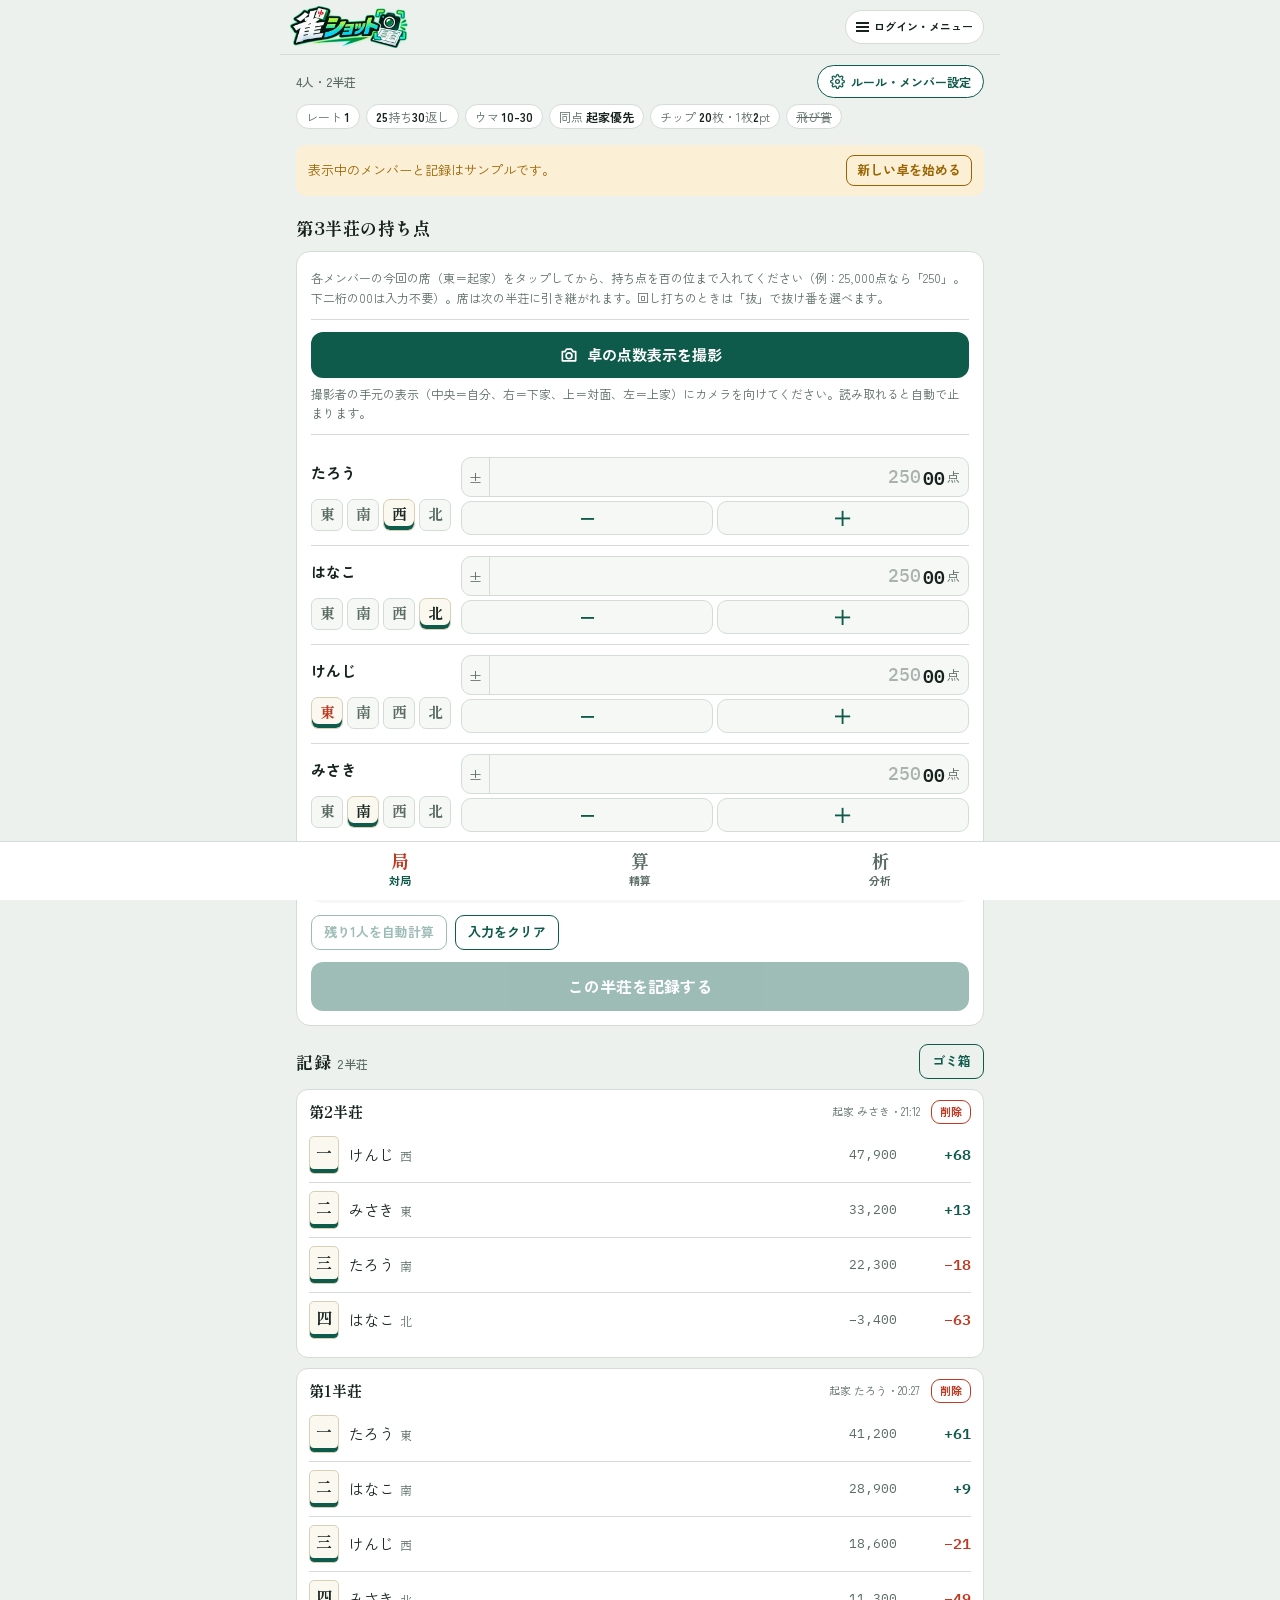
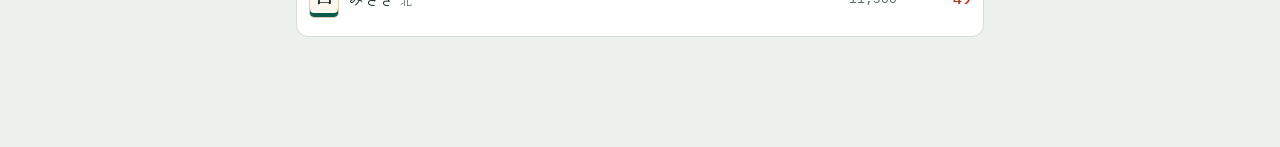
==== commit 38349ffe: "メニューに「QRで参加」を追加：招待QRをアプリ内のカメラ・写真・リンク貼り付けで読み取って卓に参加（jsQR同梱） Co-Authored-By: Claude Opus 5.5 <noreply@" ====
--- a/index.html
+++ b/index.html
@@ -16,8 +16,8 @@
 <link rel="preconnect" href="https://fonts.googleapis.com">
 <link rel="preconnect" href="https://fonts.gstatic.com" crossorigin>
 <link rel="stylesheet" href="https://fonts.googleapis.com/css2?family=Shippori+Mincho+B1:wght@600;800&family=Zen+Kaku+Gothic+New:wght@400;500;700&family=IBM+Plex+Mono:wght@500;600&display=swap">
-<script src="move.js?v=60"></script>
-<link rel="stylesheet" href="style.css?v=60">
+<script src="move.js?v=64"></script>
+<link rel="stylesheet" href="style.css?v=64">
 </head>
 <body>
 <div class="wrap">
@@ -49,6 +49,7 @@
           <span class="hint">撮影者の手元の表示（中央＝自分、右＝下家、上＝対面、左＝上家）にカメラを向けてください。読み取れると自動で止まります。</span>
           <div id="scanBox" class="scan" hidden>
             <div><div class="lbl">撮影したのは誰？</div><div class="seg" id="segShooter" style="margin-top:6px"></div></div>
+            <div id="emptyWrap" hidden><div class="lbl">空いている席の表示（三麻）</div><div class="seg" id="segEmpty" style="margin-top:6px"></div><p class="hint" id="emptyHint" style="margin:4px 0 0"></p></div>
             <canvas id="scanCv" aria-label="読み取った写真"></canvas>
             <div id="scanRows"></div>
             <div class="check" id="scanCheck"></div>
@@ -245,10 +246,34 @@
   <iframe id="privacyFrame" title="プライバシーポリシー" class="docframe"></iframe>
 </dialog>
 
+<dialog id="qrJoin" class="pickdlg" aria-labelledby="qrJoinTitle">
+  <div class="sheet-hd"><h2 id="qrJoinTitle">QRで参加</h2><button type="button" class="btn ghost" id="qrJoinClose">閉じる</button></div>
+  <p class="hint" style="margin:0 0 10px">卓を作った人のスマホに出ている「招待用QRコード」を、枠に合わせて写してください。</p>
+  <div class="qr-cam"><video id="qrVideo" playsinline muted autoplay></video><div class="qr-frame"></div></div>
+  <p class="qr-msg" id="qrMsg"></p>
+  <label class="btn ghost" for="qrPhoto">写真・スクリーンショットから読み取る</label>
+  <input type="file" id="qrPhoto" accept="image/*" hidden>
+  <details class="qr-paste"><summary>招待リンクを貼り付けて参加する</summary>
+    <div class="qr-row"><input type="url" id="qrText" placeholder="https://janshot.vercel.app/?join=…" autocomplete="off"><button type="button" class="btn" id="qrTextGo">参加</button></div></details>
+</dialog>
+
+<dialog id="tablePick" class="pickdlg" aria-labelledby="tablePickTitle">
+  <div class="sheet-hd"><h2 id="tablePickTitle">どの卓を開きますか？</h2><button type="button" class="btn ghost" id="tablePickClose">閉じる</button></div>
+  <p class="hint" style="margin:0 0 12px">参加している卓です（新しく更新された順）。あとからメニューの「共有・卓の切り替え」でも切り替えられます。</p>
+  <div class="panel" id="tablePickList"></div>
+</dialog>
+
 <dialog id="shooterDlg" class="pickdlg" aria-labelledby="shooterTitle">
   <div class="sheet-hd"><h2 id="shooterTitle">撮影するのは誰？</h2><button type="button" class="btn ghost" id="shooterClose">やめる</button></div>
-  <p class="hint" style="margin:0 0 12px">撮影する人の手元の表示を「自分」として、ほかの3人の席を割り当てます。</p>
+  <p class="hint" style="margin:0 0 12px" id="shooterHint">撮影する人の手元の表示を「自分」として、ほかの3人の席を割り当てます。</p>
   <div class="shooters" id="shooterList"></div>
+  <div class="empty-pick" id="emptyStep" hidden>
+    <button type="button" class="ep-top" data-e="2">向かい</button>
+    <button type="button" class="ep-left" data-e="3">左</button>
+    <div class="ep-table">卓</div>
+    <button type="button" class="ep-right" data-e="1">右</button>
+    <div class="ep-me" id="emptyMe">自分</div>
+  </div>
 </dialog>
 
 <dialog id="liveCam" class="live" aria-label="点数表示の読み取り">
@@ -274,14 +299,15 @@
     <div class="menulist">
       <button type="button" class="cloud-only" id="menuLogin"><span class="k" id="menuLoginK">入</span><span><b id="menuLoginT">ログイン</b><small id="menuLoginS">Googleアカウントでログイン</small></span></button>
       <button type="button" class="cloud-only" data-go="share"><span class="k">共</span><span><b>共有・卓の切り替え</b><small>参加している卓・招待リンク・QRコード</small></span></button>
+      <button type="button" class="cloud-only" id="menuQr"><span class="k">参</span><span><b>QRで参加</b><small>招待のQRコードをアプリのカメラで読み取る</small></span></button>
       <a href="privacy.html" id="menuPrivacy"><span class="k">約</span><span><b>プライバシーポリシー</b><small>保存するデータについて</small></span></a>
     </div>
   </div>
 </dialog>
-<script src="config.js?v=60"></script>
-<script src="cloud.js?v=60"></script>
-<script src="ocr.js?v=60"></script>
-<script src="app.js?v=60"></script>
+<script src="config.js?v=64"></script>
+<script src="cloud.js?v=64"></script>
+<script src="ocr.js?v=64"></script>
+<script src="app.js?v=64"></script>
 <script>if('serviceWorker' in navigator){addEventListener('load',()=>navigator.serviceWorker.register('sw.js').catch(()=>{}));}</script>
 </body>
 </html>
--- a/style.css
+++ b/style.css
@@ -374,3 +374,23 @@
 .live-denied .btn.ghost{background:transparent;color:#fff;border-color:#55605b}
 .live-note{margin:-2px 0 0;font-size:12px;color:#aab5b0;text-align:center}
 #livePhoto{justify-content:center;text-align:center}
+.empty-pick{display:grid;grid-template-columns:1fr 1.2fr 1fr;grid-template-rows:auto auto auto;gap:10px;align-items:center;justify-items:stretch;margin-top:4px}
+.empty-pick button{font:inherit;font-weight:700;font-size:16px;padding:16px 6px;border-radius:12px;border:1.5px solid var(--line);background:var(--surface);color:inherit;cursor:pointer}
+.empty-pick button[aria-current]{border-color:var(--felt);box-shadow:0 0 0 2px var(--felt) inset}
+.empty-pick button:active{transform:scale(.97)}
+.ep-top{grid-column:2;grid-row:1}.ep-left{grid-column:1;grid-row:2}.ep-right{grid-column:3;grid-row:2}
+.ep-table{grid-column:2;grid-row:2;aspect-ratio:1;display:grid;place-items:center;border-radius:12px;background:var(--felt);color:var(--felt-ink);font-weight:700;opacity:.85}
+.ep-me{grid-column:1/4;grid-row:3;text-align:center;font-weight:700;padding:10px;border-radius:12px;background:var(--felt-soft);color:var(--felt)}
+.invite-note{display:block;margin-top:4px;font-size:12px;opacity:.85;line-height:1.5}
+#tablePickList .btn{width:auto;flex:none;padding:10px 18px;white-space:nowrap}
+.qr-cam{position:relative;width:100%;max-width:340px;margin:0 auto;aspect-ratio:1;border-radius:14px;overflow:hidden;background:#0b1512}
+.qr-cam video{width:100%;height:100%;object-fit:cover;display:block}
+.qr-frame{position:absolute;inset:16%;border:3px solid rgba(255,255,255,.9);border-radius:12px;box-shadow:0 0 0 999px rgba(0,0,0,.28)}
+.qr-msg{margin:10px 0;font-size:14px;text-align:center;color:var(--ink)}
+.qr-msg.bad{color:var(--shu)}
+#qrJoin label.btn{display:flex;justify-content:center}
+.qr-paste{margin-top:12px;font-size:14px}
+.qr-paste summary{color:var(--muted);cursor:pointer}
+.qr-row{display:flex;gap:8px;margin-top:8px}
+.qr-row input{flex:1;min-width:0;font-size:16px;padding:10px;border:1px solid var(--line);border-radius:10px;background:var(--surface);color:var(--ink)}
+.qr-row .btn{width:auto;padding:10px 16px}
